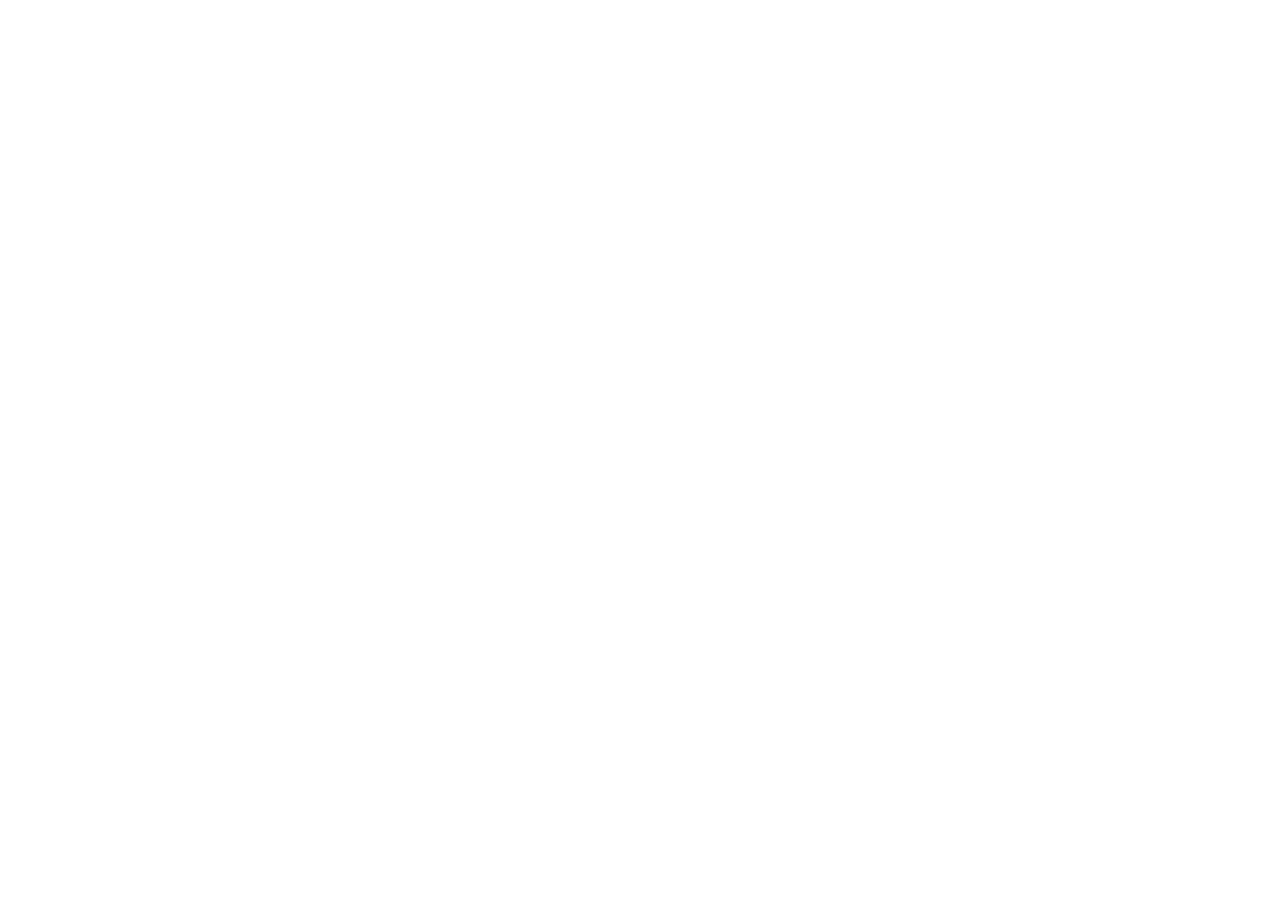
==== index.html @ 9e74fb92 "Created initial file structure" ====
<!DOCTYPE html>
<html lang="en">
<head>
    <meta charset="UTF-8">
    <meta name="viewport" content="width=device-width, initial-scale=1.0">
    <title>Document</title>
</head>
<body>
    
</body>
</html>
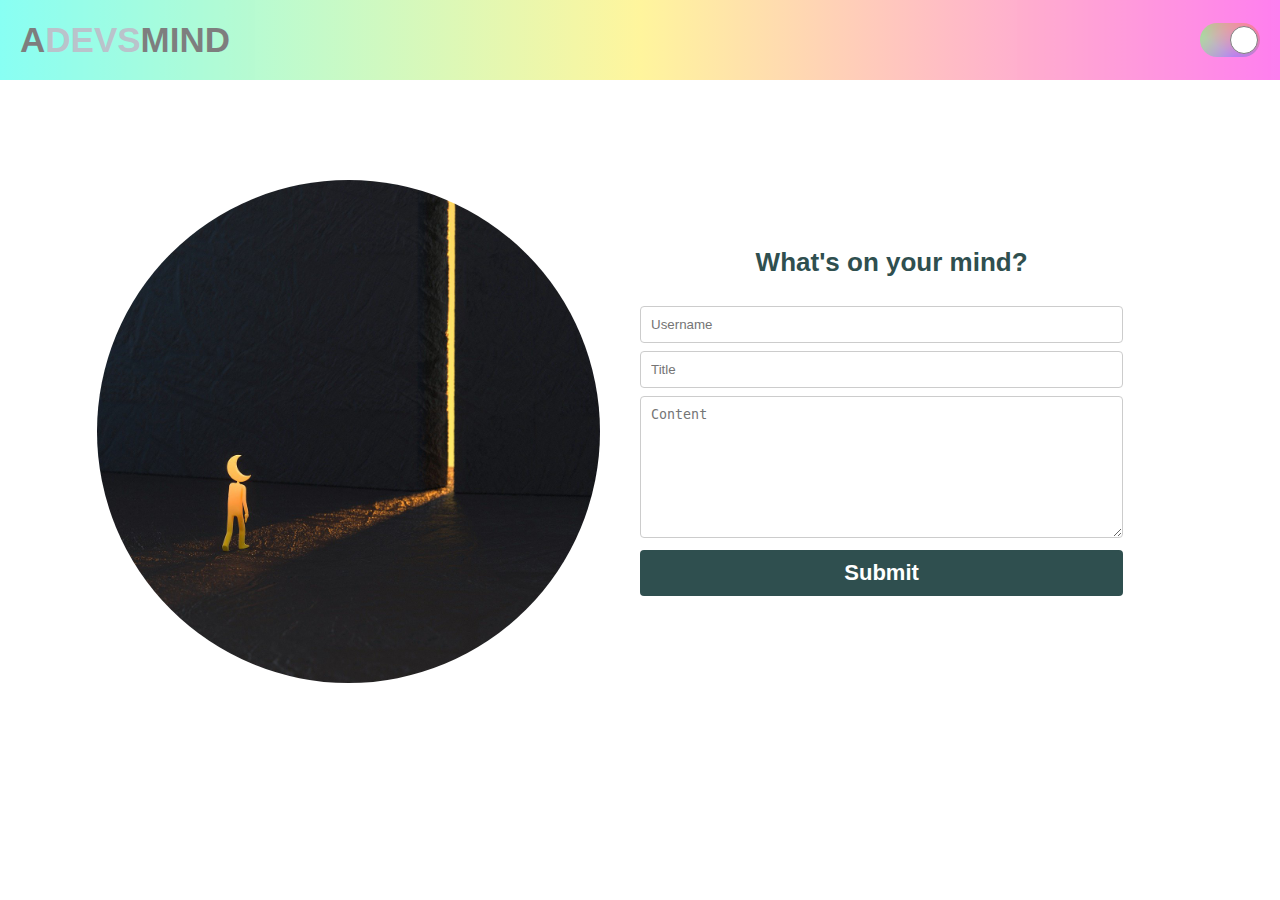
==== commit d616cbb8: "Created index page layout and added styles for index and form" ====
--- a/index.html
+++ b/index.html
@@ -3,9 +3,43 @@
 <head>
     <meta charset="UTF-8">
     <meta name="viewport" content="width=device-width, initial-scale=1.0">
-    <title>Document</title>
+    <link rel="stylesheet" href="./assets/css/styles.css">
+    <link rel="stylesheet" href="./assets/css/form.css">
+    <title>Personal Blog</title>
 </head>
 <body>
-    
+    <header>
+        <div>
+            <h1>A<span class="seo">DEVS</span>MIND</h1>
+        </div>
+        <nav>
+            <label class="switch">
+                <input type="checkbox" checked>
+                <span class="slider round"></span>
+            </label>
+        </nav>
+    </header>
+    <main>
+        <section class="hero">
+            <div class="container">
+                <div class="content">
+                    <div class="image">
+                        <img src="./assets/images/hero.jpg" alt="Little Man With Moon Head">
+                        <!-- <p>My First Blog</p> -->
+                    </div>
+                    <div class="form">
+                        <h2>What's on your mind?</h2>
+                        <form action="#">
+                            <input type="text" placeholder="Username" required/>
+                            <input type="text" placeholder="Title" required/>
+                            <textarea rows="8" placeholder="Content" required></textarea>
+                            <button type="submit">Submit</button>
+                        </form>
+                    </div>
+                </div>
+            </div>
+        </section>
+    </main>
+    <footer></footer>
 </body>
-</html>+</html>
--- a/assets/css/styles.css
+++ b/assets/css/styles.css
@@ -0,0 +1,200 @@
+/* Common styles for both files */
+* {
+    box-sizing: border-box;
+    padding: 0;
+    margin: 0;
+}
+
+body {
+    /* background-color: #d9dcd6; */
+    font-family: 'Trebuchet MS', 'Lucida Sans Unicode', 'Lucida Grande', 'Lucida Sans', Arial, sans-serif;
+}
+
+main {
+    margin: auto;
+}
+
+header {
+    padding: 20px;
+    position: sticky;
+    top: 0;
+    width: 100%;
+    display: flex;
+    justify-content: space-between;
+    transition: background 2s ease-in, opacity 2s ease-in; /* Added a smooth transition for background and opacity, same as in form.css */
+}
+header:hover {
+    cursor: pointer;
+    background: linear-gradient(to right, #14ffe9, #ffeb3b, #ff00e0);
+    opacity: 0.5;
+}
+
+header nav {
+    margin-left: 10px;
+    align-self: center;
+}
+
+header nav a {
+    margin-left: 20px;
+    align-items: center;
+}
+
+header h1 {
+    font-size: 35px;
+    margin-right: 20px;
+}
+
+header h1 .seo {
+    color: lightslategray;
+}
+
+a {
+    color: #ffffff;
+    text-decoration: none;
+}
+
+p {
+    font-size: 16px;
+}
+
+/* Slider specific styles */
+/* Original source found here https://www.w3schools.com/howto/tryit.asp?filename=tryhow_css_switch */
+.switch {
+    position: relative;
+    display: inline-block;
+    width: 60px;
+    height: 34px;
+}
+
+.switch input {
+    opacity: 0;
+    width: 0;
+    height: 0;
+}
+
+.slider {
+    position: absolute;
+    cursor: pointer;
+    top: 0;
+    left: 0;
+    right: 0;
+    bottom: 0;
+    background-color: #ccc;
+    -webkit-transition: .4s;
+    transition: .4s;
+}
+
+.slider:before {
+    position: absolute;
+    content: "";
+    height: 26px;
+    width: 26px;
+    left: 4px;
+    top: 1.7px;
+    bottom: 4px;
+    background-color: white;
+    -webkit-transition: .4s;
+    transition: .4s;
+}
+
+input:checked + .slider {
+    background: linear-gradient(217deg, rgba(255,0,0,.8), rgba(255,0,0,0) 70.71%),
+            linear-gradient(127deg, rgba(0,255,0,.8), rgba(0,255,0,0) 70.71%),
+            linear-gradient(336deg, rgba(0,0,255,.8), rgba(0,0,255,0) 70.71%);
+}
+
+input:focus + .slider {
+    box-shadow: 0 0 1px #2196F3;
+}
+
+input:checked + .slider:before {
+    -webkit-transform: translateX(26px);
+    -ms-transform: translateX(26px);
+    transform: translateX(26px);
+}
+
+/* Rounded sliders */
+.slider.round {
+    border-radius: 34px;
+}
+
+.slider.round:before {
+    border-radius: 100%;
+    border: 1px solid black;
+    margin-top: 1px;
+}
+
+/* Hero Section Specific styles */
+.hero {
+    display: flex;
+    align-items: center;
+    justify-content: center;
+    margin-top: 100px;
+}
+
+.container {
+    display: flex;
+    flex-direction: column;
+    max-width: 88%;
+    margin: 0 auto;
+    padding: 0 20px;
+}
+
+.content {
+    display: flex;
+    align-items: center;
+    justify-content: space-between;
+}
+
+.image {
+    flex: 1;
+    max-width: 100%;
+    margin-right: 20px;
+}
+
+.image img {
+    width: 100%;
+    height: auto;
+    display: block;
+    border-radius: 100%;
+}
+/* .image p {
+    z-index: 5;
+    position: relative;
+    top: -90px;
+    left: 298px;
+    padding: 8px;
+    display: inline;
+    font-size: 24px;
+    color: white;
+} */
+
+@media (max-width: 768px) {
+    header{
+        background: linear-gradient(to right, #14ffe9, #ffeb3b, #ff00e0);
+    }
+    .hero {
+        display: flex;
+        align-items: center;
+        justify-content: center;
+        margin-top: 30px;
+    }
+
+    .container {
+        display: flex;
+        flex-direction: column;
+        max-width: 100%;
+        margin: 0 auto;
+    }
+
+    .content {
+        flex-direction: column;
+        text-align: center;
+    }
+
+    .image {
+        max-width: 90%;
+        align-self: center;
+        margin-right: 0;
+    }
+}
--- a/assets/css/form.css
+++ b/assets/css/form.css
@@ -0,0 +1,88 @@
+.form {
+    flex: 1;
+    width: 100%;
+    max-width: 50%;
+    background-color: #fff;
+    padding: 20px;
+    border-radius: 8px;
+    transition: all 0.3s ease; /* Add transition for smoother resizing */
+    margin-bottom: 20px; /* Add margin at the bottom to prevent cut-off */
+    margin-right: 20px; /* Add margin at the right to separate from the image */
+}
+
+.form:hover{
+    background-color: red;
+    cursor: pointer;
+    background: linear-gradient(to right, #14ffe9, #ffeb3b, #ff00e0);
+    transition: background 2s ease-in, opacity 2s ease-out; /* Added a smooth transition for background and opacity, same as in style.css */
+    opacity: 0.5;
+}
+
+.form h2 {
+    margin-bottom: 20px;
+    font-size: 26px;
+    text-align: center;
+    font-weight: bolder;
+    color: darkslategray;
+}
+
+.form input[type="text"],
+.form input[type="text"],
+.form textarea,
+.form button {
+    width: calc(100% - 20px); /* Adjusted width to accommodate padding */
+    padding: 10px;
+    border: 1px solid #ccc;
+    border-radius: 4px;
+    box-sizing: border-box;
+    margin-top: 8px;
+    justify-content: center;
+}
+
+.form button {
+    width: calc(100% - 20px); /* Adjusted width to accommodate padding */
+    background-color: darkslategray;
+    color: #fff;
+    font-weight: bolder;
+    font-size: 22px;
+    border: none;
+    cursor: pointer;
+}
+
+.form button:hover {
+    background-color: #0056b3;
+}
+
+/* On screens that are 992px or less, adjust form padding */
+@media screen and (max-width: 992px) {
+    .form {
+        max-width: 98%;
+        padding: 32px;
+        margin-right: 0;
+        margin-top: 10px;
+        background: linear-gradient(to right, #14ffe9, #ffeb3b, #ff00e0);
+    }
+}
+
+/* On screens that are 600px or less, adjust form padding and width */
+@media screen and (max-width: 600px) {
+    .form {
+        max-width: 100%;
+        padding: 10px;
+        margin-right: 0;
+        margin-top: 30px;
+        background: linear-gradient(to right, #14ffe9, #ffeb3b, #ff00e0);
+    }
+
+    .form input[type="text"],
+    .form input[type="text"],
+    .form textarea,
+    .form button {
+        width: calc(100% - 16px); /* Adjusted width to accommodate padding */
+        margin-top: 5px;
+    }
+
+    .form button {
+        width: calc(100% - 16px); /* Adjusted width to accommodate padding */
+    }
+}
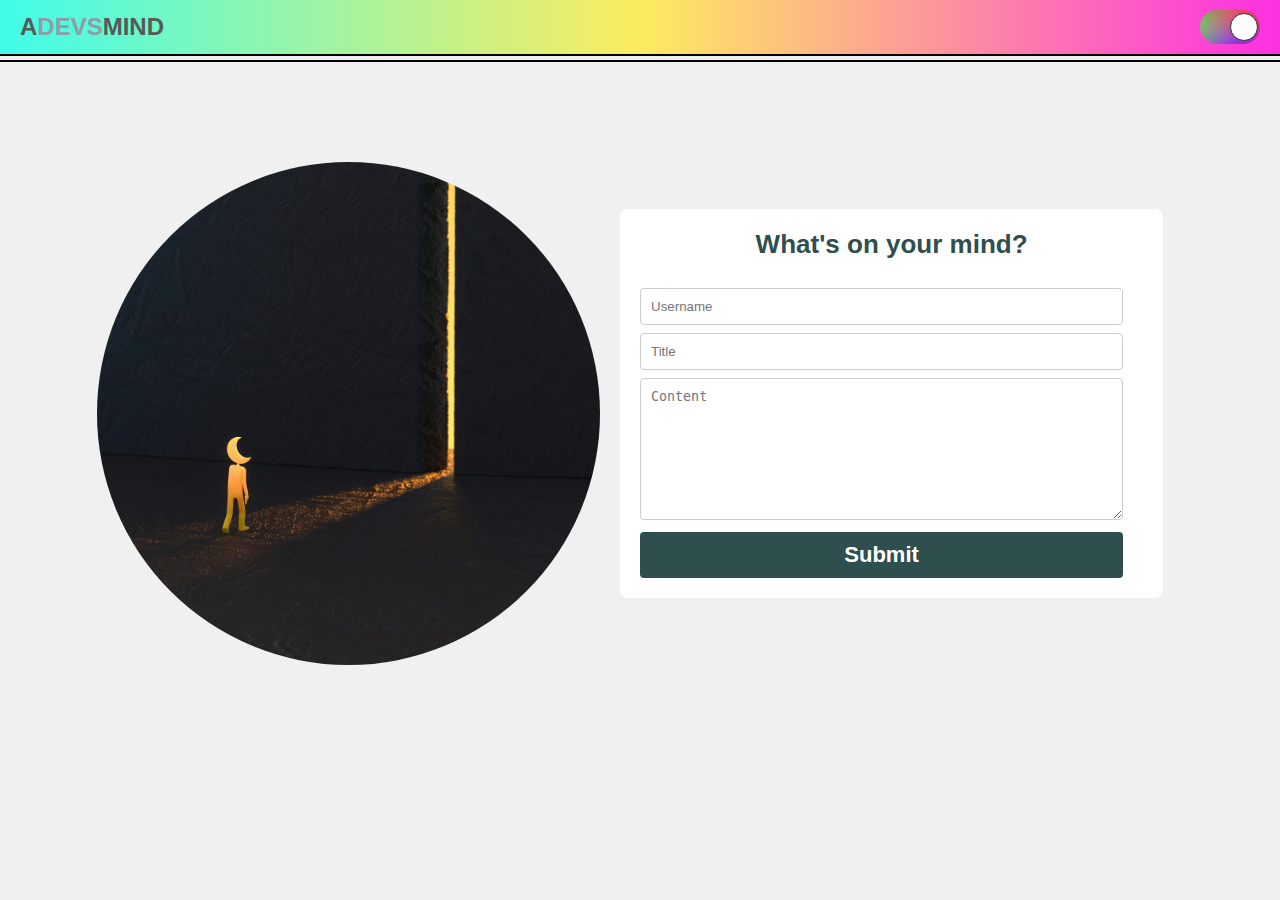
==== commit 431b22a2: "created blog page layout, updated header styles" ====
--- a/index.html
+++ b/index.html
@@ -20,6 +20,7 @@
         </nav>
     </header>
     <main>
+        <div class="two-lines"></div>
         <section class="hero">
             <div class="container">
                 <div class="content">
--- a/assets/css/styles.css
+++ b/assets/css/styles.css
@@ -1,60 +1,59 @@
-/* Common styles for both files */
+/* Resetting default styles */
 * {
     box-sizing: border-box;
+    margin: 0;
     padding: 0;
-    margin: 0;
-}
-
+}
+
+/* Global styles */
 body {
-    /* background-color: #d9dcd6; */
-    font-family: 'Trebuchet MS', 'Lucida Sans Unicode', 'Lucida Grande', 'Lucida Sans', Arial, sans-serif;
-}
-
-main {
-    margin: auto;
+    font-family: Arial, sans-serif; /* Setting a fallback font */
+    background-color: #f0f0f0; /* Setting a light background color */
 }
 
 header {
-    padding: 20px;
     position: sticky;
     top: 0;
     width: 100%;
-    display: flex;
-    justify-content: space-between;
-    transition: background 2s ease-in, opacity 2s ease-in; /* Added a smooth transition for background and opacity, same as in form.css */
-}
+    background-color: #ffffff; /* Setting a white background color for the header */
+    padding: 10px 20px; /* Adding some padding for better spacing */
+    display: flex;
+    justify-content: space-between; /* Aligning items with space between */
+    align-items: center; /* Aligning items vertically */
+    z-index: 1000; /* Ensuring the header is above other content */
+    transition: background 0.3s, opacity 0.3s; /* Shortening the transition duration */
+}
+
 header:hover {
     cursor: pointer;
     background: linear-gradient(to right, #14ffe9, #ffeb3b, #ff00e0);
-    opacity: 0.5;
-}
-
-header nav {
-    margin-left: 10px;
-    align-self: center;
-}
-
-header nav a {
-    margin-left: 20px;
-    align-items: center;
+    opacity: 0.8; /* Adjusting opacity on hover */
 }
 
 header h1 {
-    font-size: 35px;
-    margin-right: 20px;
-}
-
+    font-size: 24px; /* Reducing the font size of the header title */
+    color: #333; /* Setting a darker color for better contrast */
+}
 header h1 .seo {
     color: lightslategray;
 }
 
-a {
-    color: #ffffff;
+header nav {
+    display: flex; /* Ensuring navigation links are displayed in a row */
+}
+
+header nav a {
+    margin-right: 20px; /* Adding some spacing between navigation links */
+    color: #333; /* Setting a darker color for better contrast */
     text-decoration: none;
 }
 
-p {
-    font-size: 16px;
+/* Slider specific styles */
+.switch {
+    position: relative;
+    display: inline-block;
+    width: 60px;
+    height: 34px;
 }
 
 /* Slider specific styles */
@@ -124,6 +123,14 @@
     margin-top: 1px;
 }
 
+/* First Section */
+.two-lines {
+    border-top: 2px solid #000; /* Setting a black color for the border */
+    border-bottom: 2px solid #000; /* Setting a black color for the border */
+    padding: 2px 0; /* Adding some vertical padding for better spacing */
+    margin-bottom: 20px;
+}
+
 /* Hero Section Specific styles */
 .hero {
     display: flex;
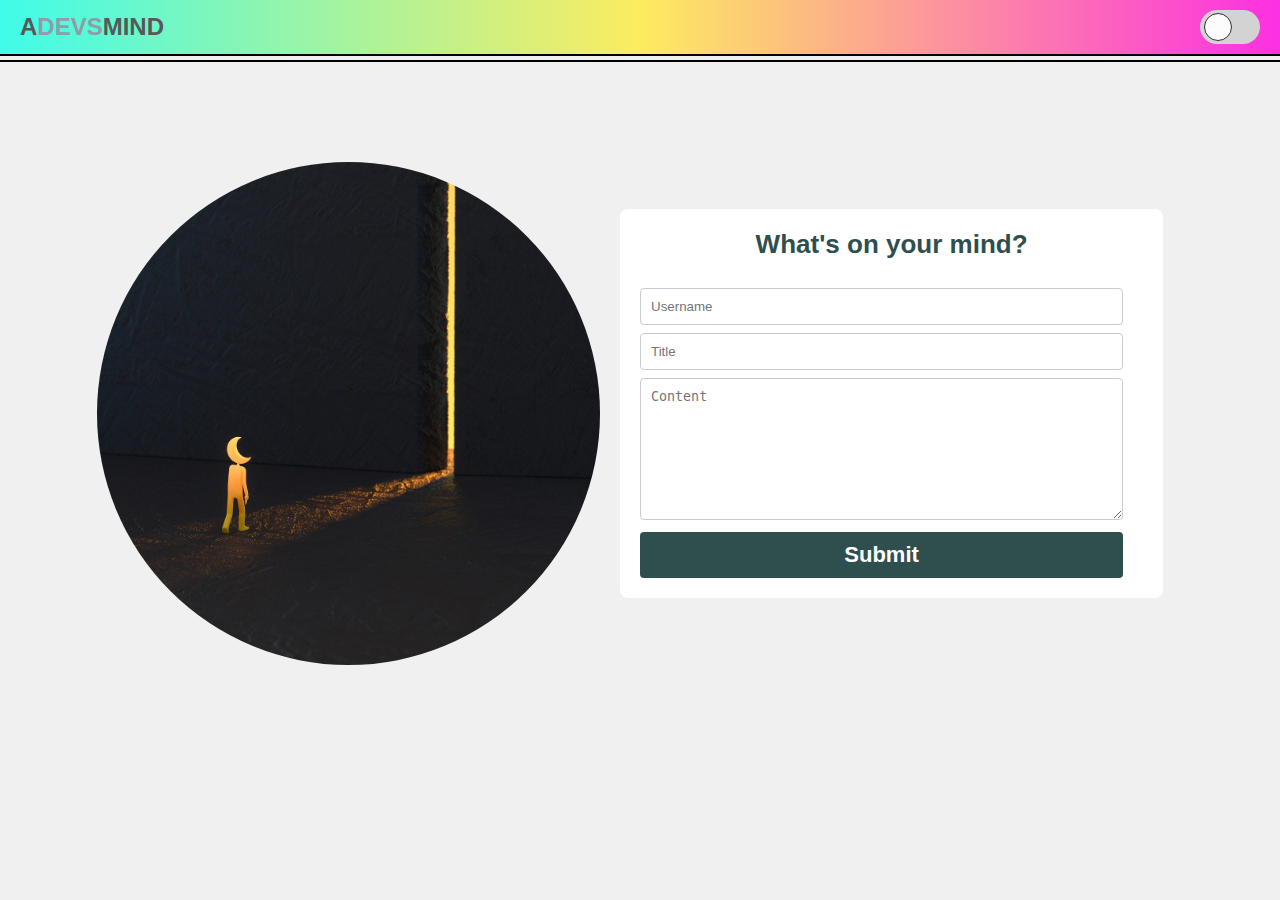
==== commit 5cf3d28e: "update dark theme button, and logic.js file" ====
--- a/index.html
+++ b/index.html
@@ -14,13 +14,13 @@
         </div>
         <nav>
             <label class="switch">
-                <input type="checkbox" checked>
+                <input id="checkbox-slider" type="checkbox">
                 <span class="slider round"></span>
             </label>
         </nav>
     </header>
     <main>
-        <div class="two-lines"></div>
+        <div id="line-div" class="two-lines"></div>
         <section class="hero">
             <div class="container">
                 <div class="content">
@@ -30,11 +30,11 @@
                     </div>
                     <div class="form">
                         <h2>What's on your mind?</h2>
-                        <form action="#">
-                            <input type="text" placeholder="Username" required/>
-                            <input type="text" placeholder="Title" required/>
-                            <textarea rows="8" placeholder="Content" required></textarea>
-                            <button type="submit">Submit</button>
+                        <form action="#" method="POST">
+                            <input id="username" type="text" placeholder="Username" required/>
+                            <input id="title" type="text" placeholder="Title" required/>
+                            <textarea id="content" rows="8"  placeholder="Content" required></textarea>
+                            <button id="submit" type="submit">Submit</button>
                         </form>
                     </div>
                 </div>
@@ -42,5 +42,7 @@
         </section>
     </main>
     <footer></footer>
+    <script src="./assets/js/form.js"></script>
+    <script src="./assets/js/logic.js"></script>
 </body>
 </html>
--- a/assets/css/styles.css
+++ b/assets/css/styles.css
@@ -97,13 +97,13 @@
 }
 
 input:checked + .slider {
-    background: linear-gradient(217deg, rgba(255,0,0,.8), rgba(255,0,0,0) 70.71%),
+    /* background: linear-gradient(217deg, rgba(255,0,0,.8), rgba(255,0,0,0) 70.71%),
             linear-gradient(127deg, rgba(0,255,0,.8), rgba(0,255,0,0) 70.71%),
-            linear-gradient(336deg, rgba(0,0,255,.8), rgba(0,0,255,0) 70.71%);
+            linear-gradient(336deg, rgba(0,0,255,.8), rgba(0,0,255,0) 70.71%); */
 }
 
 input:focus + .slider {
-    box-shadow: 0 0 1px #2196F3;
+    /* box-shadow: 0 0 1px #2196F3; */
 }
 
 input:checked + .slider:before {
@@ -165,18 +165,11 @@
     display: block;
     border-radius: 100%;
 }
-/* .image p {
-    z-index: 5;
-    position: relative;
-    top: -90px;
-    left: 298px;
-    padding: 8px;
-    display: inline;
-    font-size: 24px;
-    color: white;
-} */
 
 @media (max-width: 768px) {
+    *{
+        transition: all 0.3s ease; /* Add transition for smoother resizing */
+    }
     header{
         background: linear-gradient(to right, #14ffe9, #ffeb3b, #ff00e0);
     }
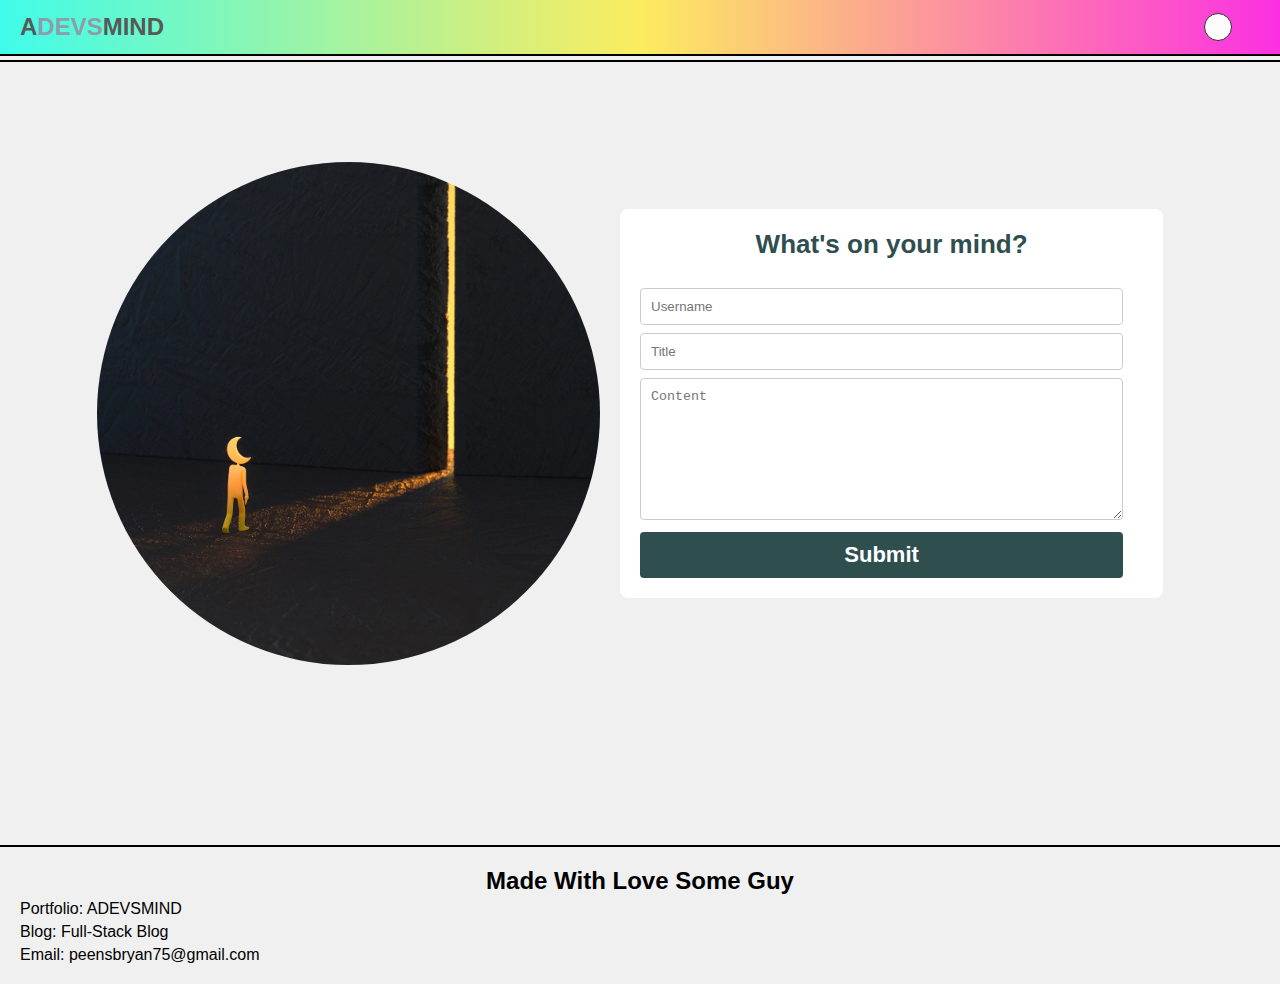
==== commit 8e526b88: "updated logic, added styles" ====
--- a/index.html
+++ b/index.html
@@ -41,7 +41,12 @@
             </div>
         </section>
     </main>
-    <footer></footer>
+    <footer class="footer">
+        <h2>Made With Love Some Guy</h2>
+        <a href="#">Portfolio: ADEVSMIND</a>
+        <a href="#">Blog: Full-Stack Blog</a>
+        <a href="#">Email: peensbryan75@gmail.com</a>
+    </footer>
     <script src="./assets/js/form.js"></script>
     <script src="./assets/js/logic.js"></script>
 </body>
--- a/assets/css/styles.css
+++ b/assets/css/styles.css
@@ -9,6 +9,19 @@
 body {
     font-family: Arial, sans-serif; /* Setting a fallback font */
     background-color: #f0f0f0; /* Setting a light background color */
+}
+.dark{
+    background-color: black;
+    color: white;
+}
+.dark #line-div{
+    border-color: white;
+}
+.dark #posts section{
+    border-color: white;
+}
+.dark #posts section h2{
+    border-color: white;
 }
 
 header {
@@ -47,7 +60,17 @@
     color: #333; /* Setting a darker color for better contrast */
     text-decoration: none;
 }
-
+/* Back button */
+.back-button{
+    padding: 8px;
+    border-radius: 10px;
+    margin-right: 19px;
+    background: transparent;
+}
+.back-button:hover{
+    cursor: pointer;
+    background: linear-gradient(to left, #14ffe9, #ffeb3b, #ff00e0);
+}
 /* Slider specific styles */
 .switch {
     position: relative;
@@ -78,7 +101,7 @@
     left: 0;
     right: 0;
     bottom: 0;
-    background-color: #ccc;
+    /* background-color: #ccc; */
     -webkit-transition: .4s;
     transition: .4s;
 }
@@ -166,6 +189,32 @@
     border-radius: 100%;
 }
 
+
+.footer{
+    /* position: sticky;
+    bottom: 0; */
+    text-align: center;
+    margin-top: 180px;
+    padding: 20px;
+    border-top:2px solid black ;
+}
+
+.footer a{
+    text-align: left;
+    margin-top: 5px;
+    display: block;
+    text-decoration: none;
+    color: black;
+}
+.dark .footer{
+    color: white;
+}
+.dark .footer a{
+    color: white;
+}
+
+
+
 @media (max-width: 768px) {
     *{
         transition: all 0.3s ease; /* Add transition for smoother resizing */
@@ -198,3 +247,6 @@
         margin-right: 0;
     }
 }
+
+
+
--- a/assets/css/form.css
+++ b/assets/css/form.css
@@ -73,6 +73,9 @@
         margin-top: 30px;
         background: linear-gradient(to right, #14ffe9, #ffeb3b, #ff00e0);
     }
+    .form h2{
+        font-size: 20px;
+    }
 
     .form input[type="text"],
     .form input[type="text"],
@@ -80,6 +83,7 @@
     .form button {
         width: calc(100% - 16px); /* Adjusted width to accommodate padding */
         margin-top: 5px;
+        align-self: center;
     }
 
     .form button {
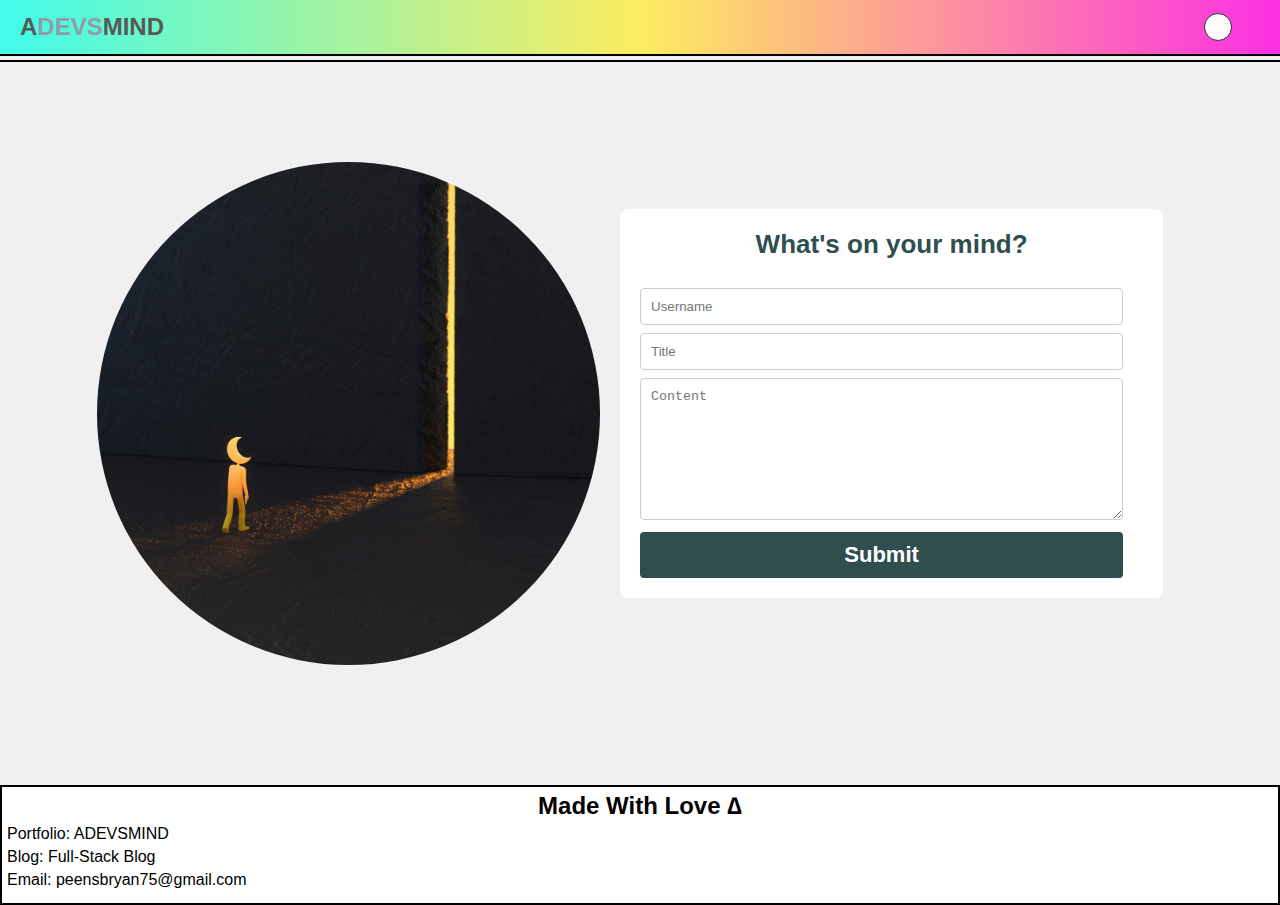
==== commit 0e1827c5: "fixed footer style" ====
--- a/index.html
+++ b/index.html
@@ -42,7 +42,7 @@
         </section>
     </main>
     <footer class="footer">
-        <h2>Made With Love Some Guy</h2>
+        <h2>Made With Love ∆</h2>
         <a href="#">Portfolio: ADEVSMIND</a>
         <a href="#">Blog: Full-Stack Blog</a>
         <a href="#">Email: peensbryan75@gmail.com</a>
--- a/assets/css/styles.css
+++ b/assets/css/styles.css
@@ -153,7 +153,9 @@
     padding: 2px 0; /* Adding some vertical padding for better spacing */
     margin-bottom: 20px;
 }
-
+main{
+    padding-bottom: 120px;
+}
 /* Hero Section Specific styles */
 .hero {
     display: flex;
@@ -191,12 +193,11 @@
 
 
 .footer{
-    /* position: sticky;
-    bottom: 0; */
     text-align: center;
-    margin-top: 180px;
-    padding: 20px;
-    border-top:2px solid black ;
+    padding: 5px;
+    border: 2px solid black ;
+    height: 120px;
+    background-color: white;
 }
 
 .footer a{
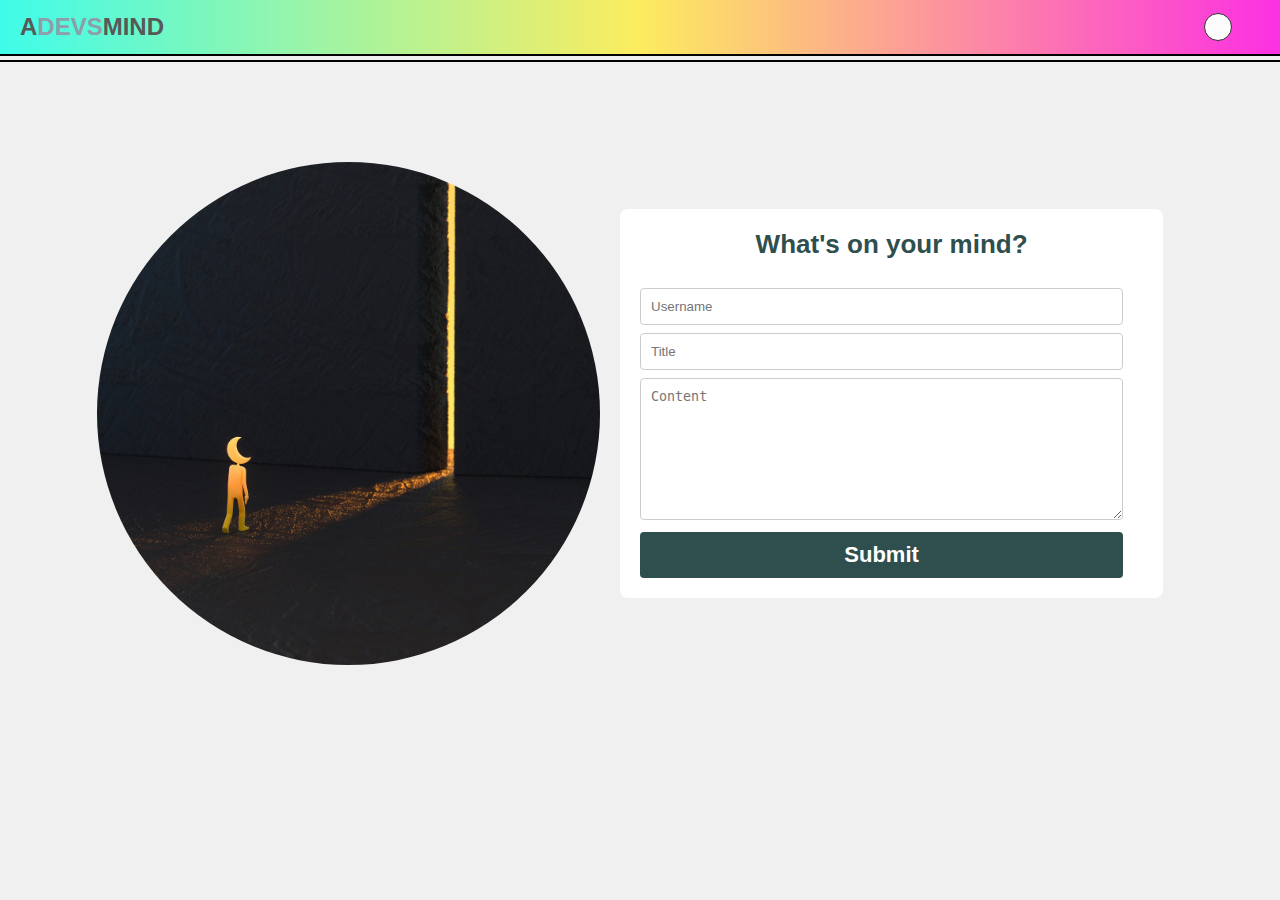
==== commit 9ed6399b: "fixed footer style position" ====
--- a/index.html
+++ b/index.html
@@ -41,12 +41,6 @@
             </div>
         </section>
     </main>
-    <footer class="footer">
-        <h2>Made With Love ∆</h2>
-        <a href="#">Portfolio: ADEVSMIND</a>
-        <a href="#">Blog: Full-Stack Blog</a>
-        <a href="#">Email: peensbryan75@gmail.com</a>
-    </footer>
     <script src="./assets/js/form.js"></script>
     <script src="./assets/js/logic.js"></script>
 </body>
--- a/assets/css/styles.css
+++ b/assets/css/styles.css
@@ -193,11 +193,14 @@
 
 
 .footer{
+    position: fixed;
+    bottom: 0;
     text-align: center;
     padding: 5px;
     border: 2px solid black ;
     height: 120px;
     background-color: white;
+    width: 100%;
 }
 
 .footer a{
